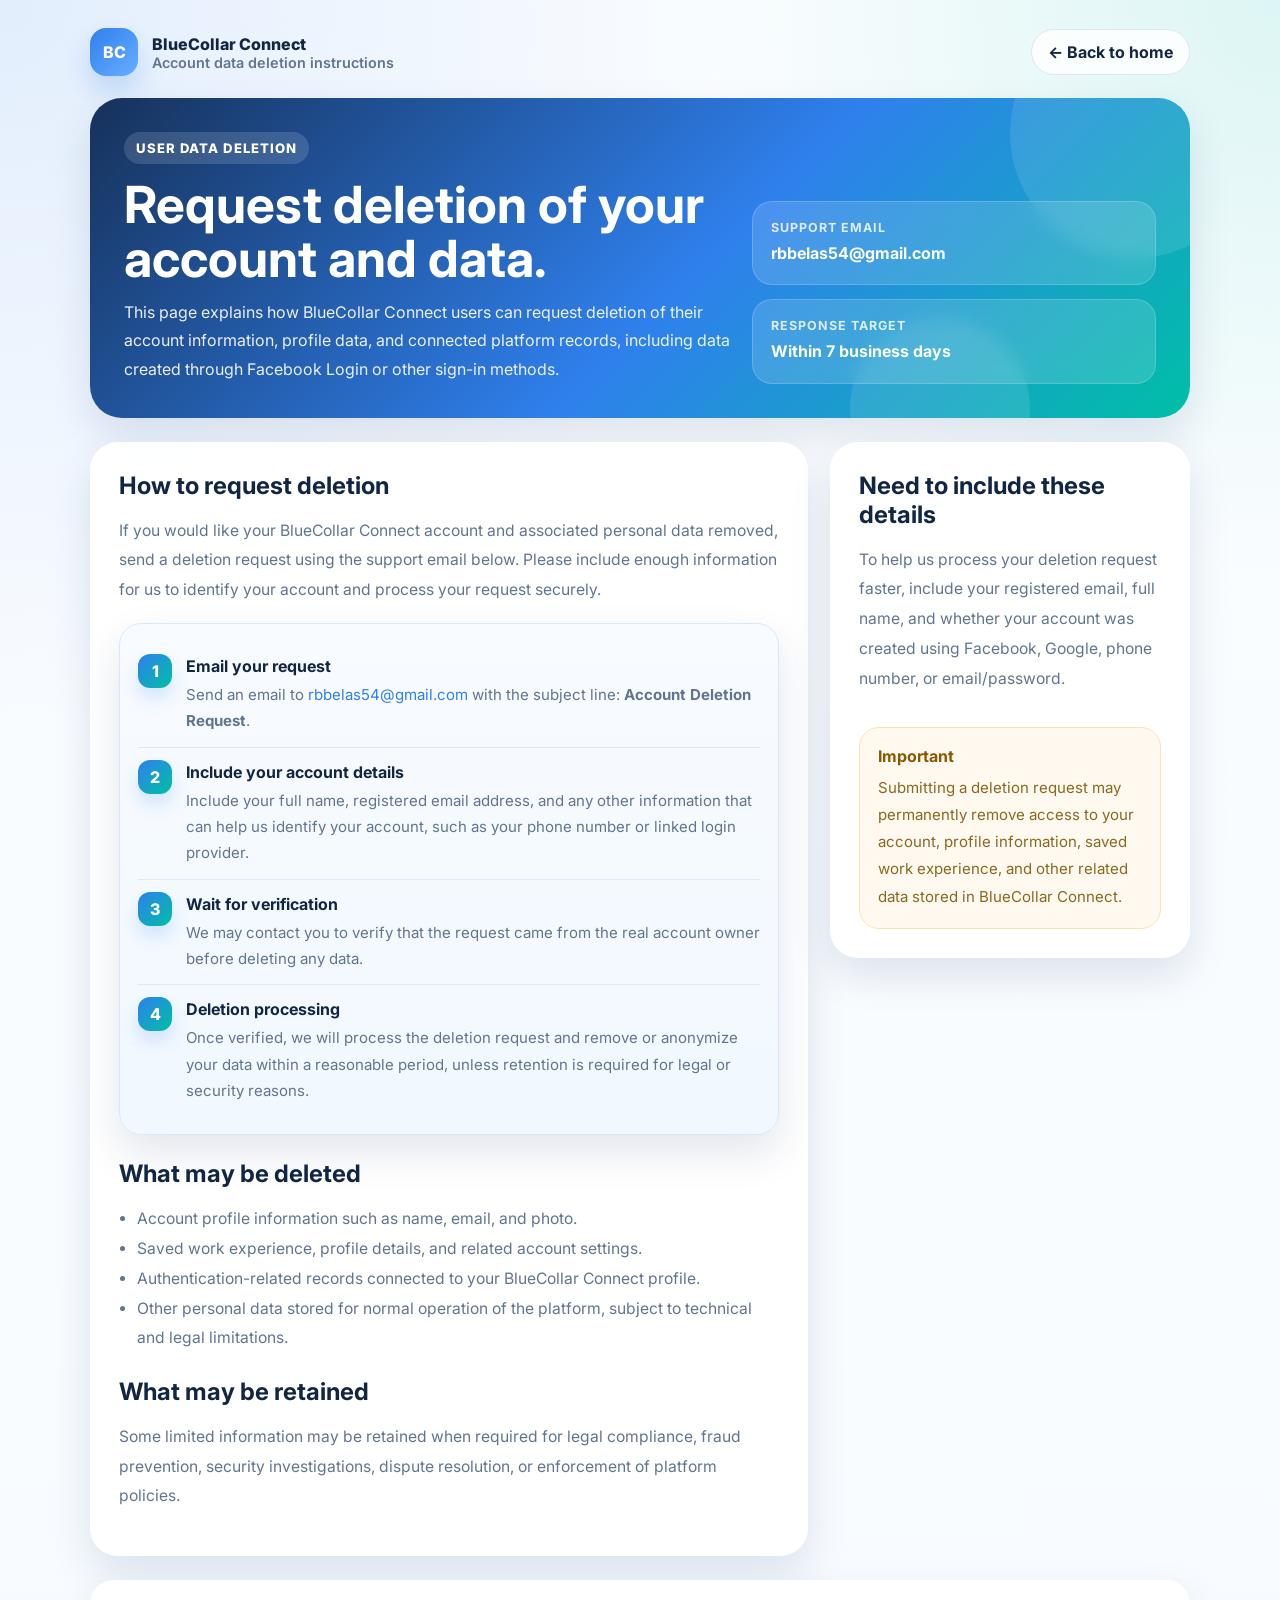
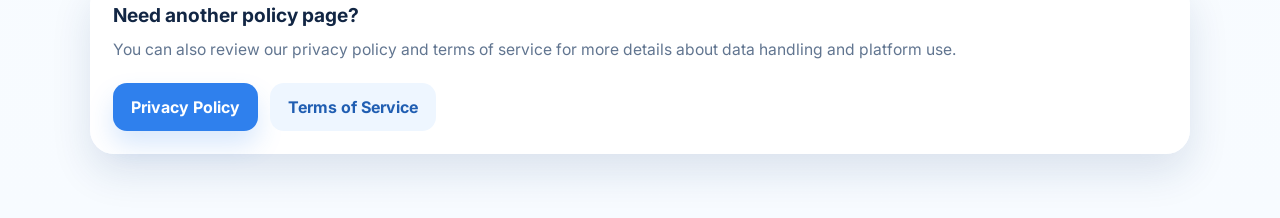
==== delete.html @ cdbaee2c "Initial commit" ====
<!DOCTYPE html>
<html lang="en">
<head>
  <meta charset="UTF-8" />
  <meta name="viewport" content="width=device-width, initial-scale=1.0" />
  <title>Data Deletion Instructions | BlueCollar Connect</title>
  <link rel="preconnect" href="https://fonts.googleapis.com">
  <link rel="preconnect" href="https://fonts.gstatic.com" crossorigin>
  <link href="https://fonts.googleapis.com/css2?family=Inter:wght@400;500;600;700;800&display=swap" rel="stylesheet">
  <style>
    :root {
      --bg: #f7fbff;
      --card: rgba(255,255,255,0.95);
      --text: #122644;
      --muted: #617590;
      --line: #dce7f5;
      --brand: #2f80ed;
      --brand-dark: #205eb2;
      --accent: #00bfa6;
      --warning: #f59e0b;
      --shadow: 0 18px 40px rgba(18, 52, 104, 0.12);
      --radius: 28px;
      --max: 1100px;
    }

    * { box-sizing: border-box; }
    body {
      margin: 0;
      font-family: 'Inter', sans-serif;
      color: var(--text);
      background:
        radial-gradient(circle at top right, rgba(0,191,166,0.12), transparent 26%),
        radial-gradient(circle at top left, rgba(47,128,237,0.12), transparent 34%),
        linear-gradient(180deg, #fbfdff 0%, var(--bg) 100%);
    }

    a { color: var(--brand); text-decoration: none; }
    a:hover { text-decoration: underline; }

    .page { min-height: 100vh; padding: 28px 18px 64px; }
    .shell { max-width: var(--max); margin: 0 auto; }

    .topbar {
      display: flex;
      align-items: center;
      justify-content: space-between;
      gap: 16px;
      flex-wrap: wrap;
      margin-bottom: 22px;
    }

    .brand {
      display: flex;
      align-items: center;
      gap: 14px;
      font-weight: 800;
    }

    .logo {
      width: 48px;
      height: 48px;
      border-radius: 16px;
      display: grid;
      place-items: center;
      background: linear-gradient(135deg, var(--brand), #68adff);
      color: #fff;
      box-shadow: 0 14px 26px rgba(47,128,237,0.24);
    }

    .back-link {
      display: inline-flex;
      align-items: center;
      justify-content: center;
      min-height: 46px;
      padding: 0 16px;
      border-radius: 999px;
      border: 1px solid var(--line);
      background: rgba(255,255,255,0.85);
      color: var(--text);
      font-weight: 700;
    }

    .hero {
      background: linear-gradient(135deg, #16315a, #2f80ed 55%, #00bfa6);
      color: #fff;
      border-radius: 32px;
      box-shadow: var(--shadow);
      overflow: hidden;
      position: relative;
      margin-bottom: 24px;
    }

    .hero::before,
    .hero::after {
      content: "";
      position: absolute;
      border-radius: 50%;
      background: rgba(255,255,255,0.1);
    }

    .hero::before {
      width: 250px;
      height: 250px;
      right: -70px;
      top: -90px;
    }

    .hero::after {
      width: 180px;
      height: 180px;
      right: 160px;
      bottom: -80px;
    }

    .hero-inner {
      position: relative;
      z-index: 1;
      padding: 34px;
      display: grid;
      grid-template-columns: 1.2fr 0.8fr;
      gap: 22px;
      align-items: end;
    }

    .pill {
      display: inline-flex;
      align-items: center;
      gap: 8px;
      padding: 8px 12px;
      border-radius: 999px;
      background: rgba(255,255,255,0.14);
      text-transform: uppercase;
      letter-spacing: .08em;
      font-size: .82rem;
      font-weight: 800;
      margin-bottom: 14px;
    }

    .hero h1 {
      margin: 0 0 12px;
      font-size: clamp(2rem, 4vw, 3.2rem);
      line-height: 1.05;
    }

    .hero p {
      margin: 0;
      color: rgba(255,255,255,0.9);
      line-height: 1.8;
      font-size: 1rem;
    }

    .hero-meta {
      display: grid;
      gap: 14px;
    }

    .meta-card {
      padding: 18px;
      border-radius: 20px;
      background: rgba(255,255,255,0.14);
      border: 1px solid rgba(255,255,255,0.18);
      backdrop-filter: blur(8px);
    }

    .meta-card small {
      display: block;
      font-size: .78rem;
      text-transform: uppercase;
      letter-spacing: .08em;
      margin-bottom: 6px;
      opacity: .82;
      font-weight: 700;
    }

    .meta-card strong {
      display: block;
      font-size: 1rem;
      line-height: 1.6;
    }

    .grid {
      display: grid;
      grid-template-columns: 1fr 360px;
      gap: 22px;
    }

    .main,
    .side,
    .steps,
    .contact {
      background: var(--card);
      border: 1px solid rgba(255,255,255,0.8);
      box-shadow: var(--shadow);
      backdrop-filter: blur(12px);
    }

    .main,
    .side {
      border-radius: 28px;
      padding: 28px;
    }

    .main h2,
    .side h2 {
      margin: 0 0 12px;
      font-size: 1.5rem;
    }

    .main p,
    .main li,
    .side p,
    .contact p {
      color: var(--muted);
      line-height: 1.9;
      font-size: .98rem;
    }

    .main ul { padding-left: 18px; }

    .steps {
      border-radius: 22px;
      padding: 18px;
      margin-top: 18px;
      background: linear-gradient(180deg, #f8fbff, #f1f8ff);
      border-color: #d8e7fb;
    }

    .step {
      display: flex;
      gap: 14px;
      align-items: flex-start;
      padding: 12px 0;
      border-bottom: 1px solid #dce8f6;
    }

    .step:last-child { border-bottom: 0; }

    .step-num {
      width: 34px;
      height: 34px;
      border-radius: 12px;
      flex: 0 0 auto;
      display: grid;
      place-items: center;
      background: linear-gradient(135deg, var(--brand), var(--accent));
      color: #fff;
      font-weight: 800;
      box-shadow: 0 10px 18px rgba(47,128,237,0.18);
    }

    .step h3 {
      margin: 2px 0 6px;
      font-size: 1rem;
    }

    .step p {
      margin: 0;
      color: var(--muted);
      line-height: 1.75;
      font-size: .94rem;
    }

    .side {
      display: grid;
      gap: 18px;
      align-self: start;
      position: sticky;
      top: 20px;
    }

    .status-box {
      border-radius: 20px;
      padding: 18px;
      background: #fff9ef;
      border: 1px solid #fde2b0;
    }

    .status-box h3 {
      margin: 0 0 8px;
      font-size: 1rem;
      color: #8a5800;
    }

    .status-box p {
      margin: 0;
      color: #8b6821;
      line-height: 1.8;
      font-size: .94rem;
    }

    .contact {
      margin-top: 24px;
      border-radius: 24px;
      padding: 22px;
      display: flex;
      align-items: center;
      justify-content: space-between;
      gap: 18px;
      flex-wrap: wrap;
    }

    .actions {
      display: flex;
      gap: 12px;
      flex-wrap: wrap;
    }

    .btn {
      display: inline-flex;
      align-items: center;
      justify-content: center;
      min-height: 48px;
      padding: 0 18px;
      border-radius: 14px;
      font-weight: 700;
      text-decoration: none;
    }

    .btn-primary {
      background: var(--brand);
      color: #fff;
      box-shadow: 0 14px 26px rgba(47,128,237,0.18);
    }

    .btn-secondary {
      background: #eef6ff;
      color: var(--brand-dark);
    }

    @media (max-width: 960px) {
      .hero-inner,
      .grid {
        grid-template-columns: 1fr;
      }

      .side { position: static; }
    }

    @media (max-width: 640px) {
      .page { padding: 18px 12px 44px; }
      .hero,
      .main,
      .side,
      .contact { border-radius: 22px; }
      .hero-inner,
      .main,
      .side { padding: 22px 18px; }
      .contact { padding: 18px; }
      .back-link { width: 100%; }
      .actions { width: 100%; }
      .actions .btn { width: 100%; }
    }
  </style>
</head>
<body>
  <div class="page">
    <div class="shell">
      <div class="topbar">
        <div class="brand">
          <div class="logo">BC</div>
          <div>
            <div>BlueCollar Connect</div>
            <div style="font-size:.9rem;color:var(--muted);font-weight:600;">Account data deletion instructions</div>
          </div>
        </div>
        <a href="\" class="back-link">← Back to home</a>
      </div>

      <section class="hero">
        <div class="hero-inner">
          <div>
            <div class="pill">User Data Deletion</div>
            <h1>Request deletion of your account and data.</h1>
            <p>This page explains how BlueCollar Connect users can request deletion of their account information, profile data, and connected platform records, including data created through Facebook Login or other sign-in methods.</p>
          </div>
          <div class="hero-meta">
            <div class="meta-card">
              <small>Support email</small>
              <strong>rbbelas54@gmail.com</strong>
            </div>
            <div class="meta-card">
              <small>Response target</small>
              <strong>Within 7 business days</strong>
            </div>
          </div>
        </div>
      </section>

      <div class="grid">
        <main class="main">
          <h2>How to request deletion</h2>
          <p>If you would like your BlueCollar Connect account and associated personal data removed, send a deletion request using the support email below. Please include enough information for us to identify your account and process your request securely.</p>

          <div class="steps">
            <div class="step">
              <div class="step-num">1</div>
              <div>
                <h3>Email your request</h3>
                <p>Send an email to <a href="mailto:rbbelas54@gmail.com">rbbelas54@gmail.com</a> with the subject line: <strong>Account Deletion Request</strong>.</p>
              </div>
            </div>
            <div class="step">
              <div class="step-num">2</div>
              <div>
                <h3>Include your account details</h3>
                <p>Include your full name, registered email address, and any other information that can help us identify your account, such as your phone number or linked login provider.</p>
              </div>
            </div>
            <div class="step">
              <div class="step-num">3</div>
              <div>
                <h3>Wait for verification</h3>
                <p>We may contact you to verify that the request came from the real account owner before deleting any data.</p>
              </div>
            </div>
            <div class="step">
              <div class="step-num">4</div>
              <div>
                <h3>Deletion processing</h3>
                <p>Once verified, we will process the deletion request and remove or anonymize your data within a reasonable period, unless retention is required for legal or security reasons.</p>
              </div>
            </div>
          </div>

          <h2 style="margin-top:24px;">What may be deleted</h2>
          <ul>
            <li>Account profile information such as name, email, and photo.</li>
            <li>Saved work experience, profile details, and related account settings.</li>
            <li>Authentication-related records connected to your BlueCollar Connect profile.</li>
            <li>Other personal data stored for normal operation of the platform, subject to technical and legal limitations.</li>
          </ul>

          <h2 style="margin-top:24px;">What may be retained</h2>
          <p>Some limited information may be retained when required for legal compliance, fraud prevention, security investigations, dispute resolution, or enforcement of platform policies.</p>
        </main>

        <aside class="side">
          <div>
            <h2>Need to include these details</h2>
            <p>To help us process your deletion request faster, include your registered email, full name, and whether your account was created using Facebook, Google, phone number, or email/password.</p>
          </div>

          <div class="status-box">
            <h3>Important</h3>
            <p>Submitting a deletion request may permanently remove access to your account, profile information, saved work experience, and other related data stored in BlueCollar Connect.</p>
          </div>
        </aside>
      </div>

      <section class="contact">
        <div>
          <h2 style="margin:0 0 8px; font-size:1.2rem;">Need another policy page?</h2>
          <p style="margin:0;">You can also review our privacy policy and terms of service for more details about data handling and platform use.</p>
        </div>
        <div class="actions">
          <a class="btn btn-primary" href="privacy.html">Privacy Policy</a>
          <a class="btn btn-secondary" href="terms.html">Terms of Service</a>
        </div>
      </section>
    </div>
  </div>
</body>
</html>
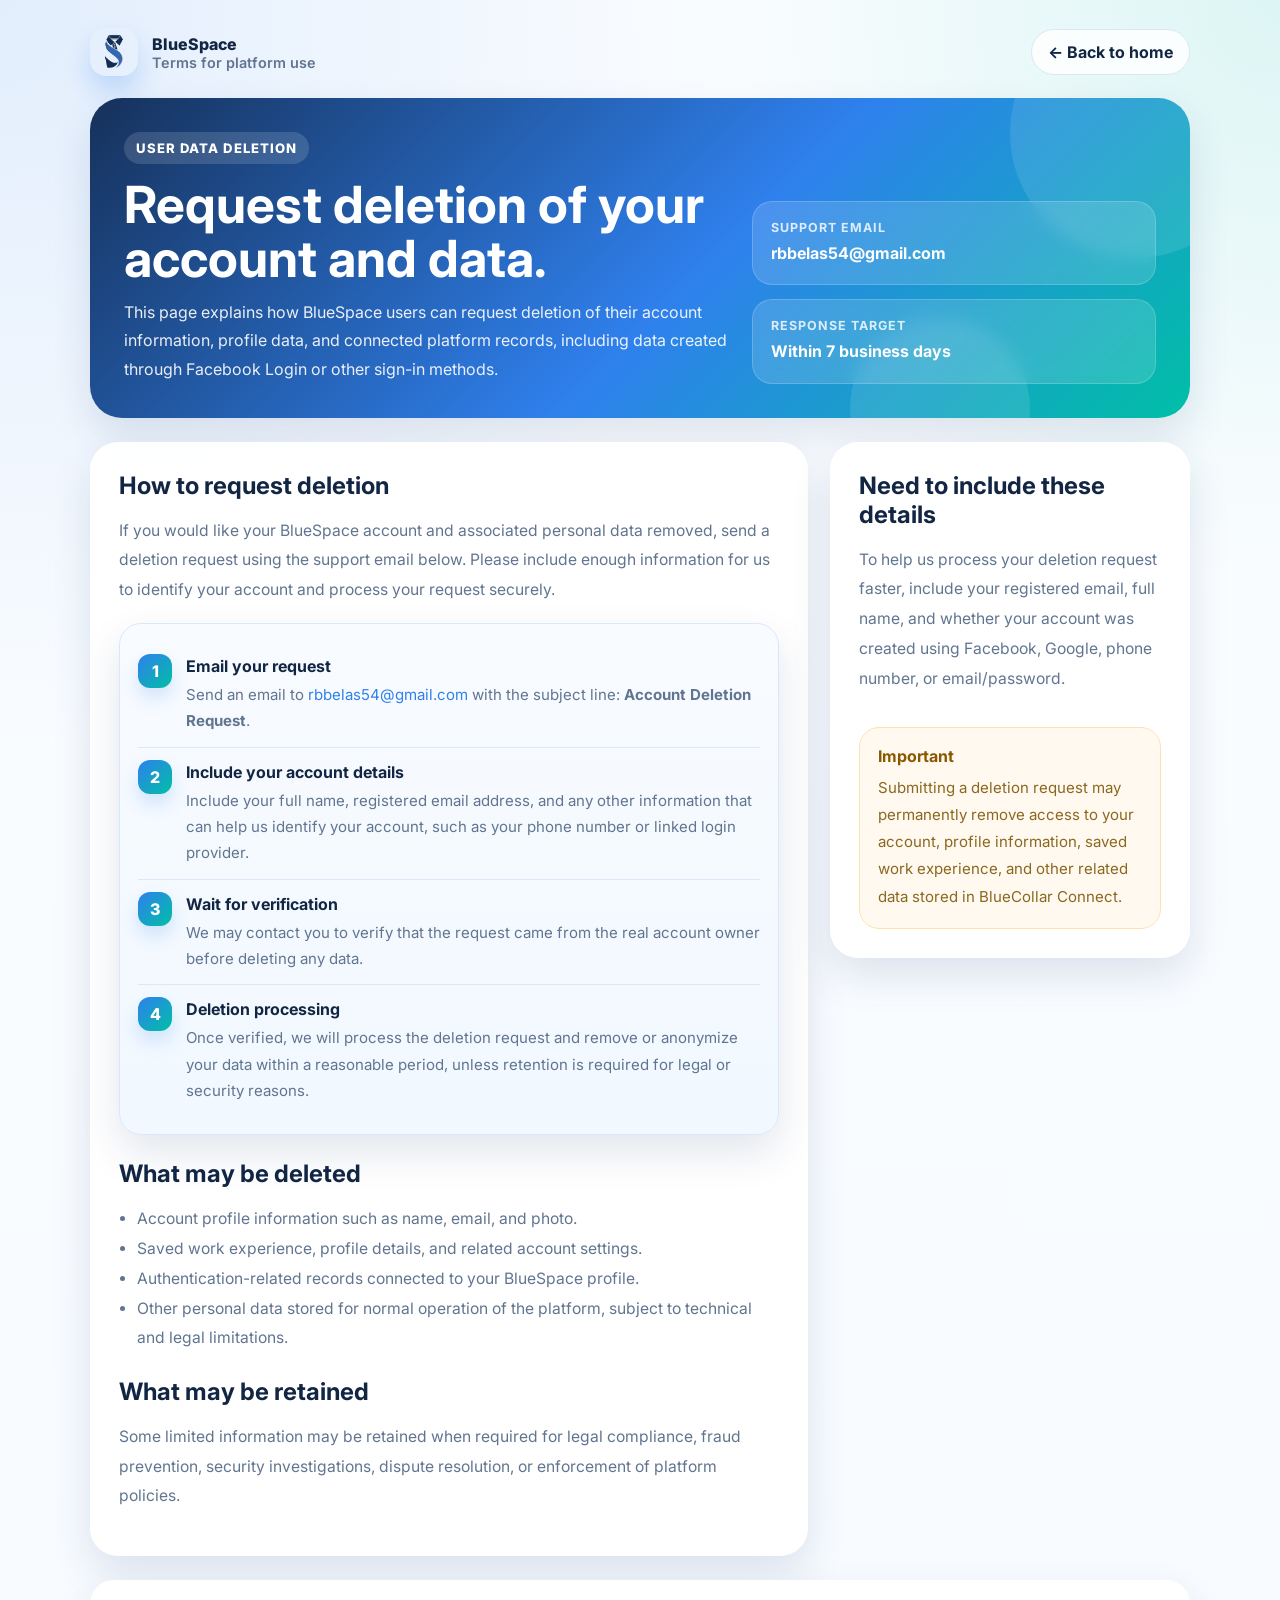
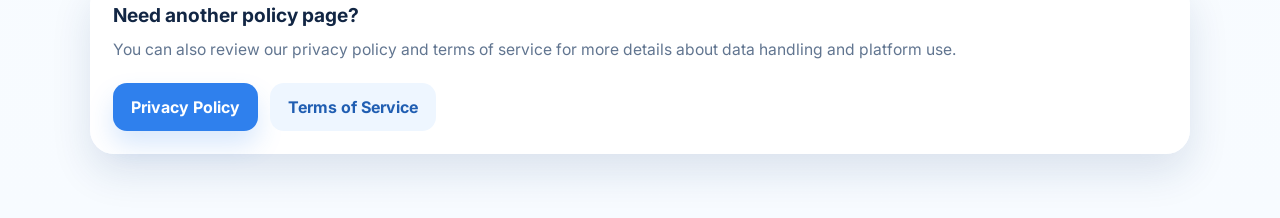
==== commit 4bbead3c: "update" ====
--- a/delete.html
+++ b/delete.html
@@ -1,16 +1,17 @@
 <!DOCTYPE html>
 <html lang="en">
+
 <head>
   <meta charset="UTF-8" />
   <meta name="viewport" content="width=device-width, initial-scale=1.0" />
-  <title>Data Deletion Instructions | BlueCollar Connect</title>
+  <title>Data Deletion Instructions | BlueSpace</title>
   <link rel="preconnect" href="https://fonts.googleapis.com">
   <link rel="preconnect" href="https://fonts.gstatic.com" crossorigin>
   <link href="https://fonts.googleapis.com/css2?family=Inter:wght@400;500;600;700;800&display=swap" rel="stylesheet">
   <style>
     :root {
       --bg: #f7fbff;
-      --card: rgba(255,255,255,0.95);
+      --card: rgba(255, 255, 255, 0.95);
       --text: #122644;
       --muted: #617590;
       --line: #dce7f5;
@@ -23,22 +24,38 @@
       --max: 1100px;
     }
 
-    * { box-sizing: border-box; }
+    * {
+      box-sizing: border-box;
+    }
+
     body {
       margin: 0;
       font-family: 'Inter', sans-serif;
       color: var(--text);
       background:
-        radial-gradient(circle at top right, rgba(0,191,166,0.12), transparent 26%),
-        radial-gradient(circle at top left, rgba(47,128,237,0.12), transparent 34%),
+        radial-gradient(circle at top right, rgba(0, 191, 166, 0.12), transparent 26%),
+        radial-gradient(circle at top left, rgba(47, 128, 237, 0.12), transparent 34%),
         linear-gradient(180deg, #fbfdff 0%, var(--bg) 100%);
     }
 
-    a { color: var(--brand); text-decoration: none; }
-    a:hover { text-decoration: underline; }
-
-    .page { min-height: 100vh; padding: 28px 18px 64px; }
-    .shell { max-width: var(--max); margin: 0 auto; }
+    a {
+      color: var(--brand);
+      text-decoration: none;
+    }
+
+    a:hover {
+      text-decoration: underline;
+    }
+
+    .page {
+      min-height: 100vh;
+      padding: 28px 18px 64px;
+    }
+
+    .shell {
+      max-width: var(--max);
+      margin: 0 auto;
+    }
 
     .topbar {
       display: flex;
@@ -60,11 +77,8 @@
       width: 48px;
       height: 48px;
       border-radius: 16px;
-      display: grid;
-      place-items: center;
-      background: linear-gradient(135deg, var(--brand), #68adff);
-      color: #fff;
-      box-shadow: 0 14px 26px rgba(47,128,237,0.24);
+      box-shadow: 0 14px 26px rgba(47, 128, 237, 0.24);
+      object-fit: cover;
     }
 
     .back-link {
@@ -75,7 +89,7 @@
       padding: 0 16px;
       border-radius: 999px;
       border: 1px solid var(--line);
-      background: rgba(255,255,255,0.85);
+      background: rgba(255, 255, 255, 0.85);
       color: var(--text);
       font-weight: 700;
     }
@@ -95,7 +109,7 @@
       content: "";
       position: absolute;
       border-radius: 50%;
-      background: rgba(255,255,255,0.1);
+      background: rgba(255, 255, 255, 0.1);
     }
 
     .hero::before {
@@ -128,7 +142,7 @@
       gap: 8px;
       padding: 8px 12px;
       border-radius: 999px;
-      background: rgba(255,255,255,0.14);
+      background: rgba(255, 255, 255, 0.14);
       text-transform: uppercase;
       letter-spacing: .08em;
       font-size: .82rem;
@@ -144,7 +158,7 @@
 
     .hero p {
       margin: 0;
-      color: rgba(255,255,255,0.9);
+      color: rgba(255, 255, 255, 0.9);
       line-height: 1.8;
       font-size: 1rem;
     }
@@ -157,8 +171,8 @@
     .meta-card {
       padding: 18px;
       border-radius: 20px;
-      background: rgba(255,255,255,0.14);
-      border: 1px solid rgba(255,255,255,0.18);
+      background: rgba(255, 255, 255, 0.14);
+      border: 1px solid rgba(255, 255, 255, 0.18);
       backdrop-filter: blur(8px);
     }
 
@@ -189,7 +203,7 @@
     .steps,
     .contact {
       background: var(--card);
-      border: 1px solid rgba(255,255,255,0.8);
+      border: 1px solid rgba(255, 255, 255, 0.8);
       box-shadow: var(--shadow);
       backdrop-filter: blur(12px);
     }
@@ -215,7 +229,9 @@
       font-size: .98rem;
     }
 
-    .main ul { padding-left: 18px; }
+    .main ul {
+      padding-left: 18px;
+    }
 
     .steps {
       border-radius: 22px;
@@ -233,7 +249,9 @@
       border-bottom: 1px solid #dce8f6;
     }
 
-    .step:last-child { border-bottom: 0; }
+    .step:last-child {
+      border-bottom: 0;
+    }
 
     .step-num {
       width: 34px;
@@ -245,7 +263,7 @@
       background: linear-gradient(135deg, var(--brand), var(--accent));
       color: #fff;
       font-weight: 800;
-      box-shadow: 0 10px 18px rgba(47,128,237,0.18);
+      box-shadow: 0 10px 18px rgba(47, 128, 237, 0.18);
     }
 
     .step h3 {
@@ -319,7 +337,7 @@
     .btn-primary {
       background: var(--brand);
       color: #fff;
-      box-shadow: 0 14px 26px rgba(47,128,237,0.18);
+      box-shadow: 0 14px 26px rgba(47, 128, 237, 0.18);
     }
 
     .btn-secondary {
@@ -328,39 +346,63 @@
     }
 
     @media (max-width: 960px) {
+
       .hero-inner,
       .grid {
         grid-template-columns: 1fr;
       }
 
-      .side { position: static; }
+      .side {
+        position: static;
+      }
     }
 
     @media (max-width: 640px) {
-      .page { padding: 18px 12px 44px; }
+      .page {
+        padding: 18px 12px 44px;
+      }
+
       .hero,
       .main,
       .side,
-      .contact { border-radius: 22px; }
+      .contact {
+        border-radius: 22px;
+      }
+
       .hero-inner,
       .main,
-      .side { padding: 22px 18px; }
-      .contact { padding: 18px; }
-      .back-link { width: 100%; }
-      .actions { width: 100%; }
-      .actions .btn { width: 100%; }
+      .side {
+        padding: 22px 18px;
+      }
+
+      .contact {
+        padding: 18px;
+      }
+
+      .back-link {
+        width: 100%;
+      }
+
+      .actions {
+        width: 100%;
+      }
+
+      .actions .btn {
+        width: 100%;
+      }
     }
   </style>
 </head>
+
 <body>
   <div class="page">
     <div class="shell">
       <div class="topbar">
         <div class="brand">
-          <div class="logo">BC</div>
+          <img class="logo" src="BlueSpaceIcon.png" alt="BlueSpace Logo" />
           <div>
-            <div>BlueCollar Connect</div>
-            <div style="font-size:.9rem;color:var(--muted);font-weight:600;">Account data deletion instructions</div>
+            <div>BlueSpace</div>
+            <div style="font-size:.9rem;color:var(--muted);font-weight:600;">Terms for platform use</div>
           </div>
         </div>
         <a href="\" class="back-link">← Back to home</a>
@@ -371,7 +413,9 @@
           <div>
             <div class="pill">User Data Deletion</div>
             <h1>Request deletion of your account and data.</h1>
-            <p>This page explains how BlueCollar Connect users can request deletion of their account information, profile data, and connected platform records, including data created through Facebook Login or other sign-in methods.</p>
+            <p>This page explains how BlueSpace users can request deletion of their account information, profile data,
+              and connected platform records, including data created through Facebook Login or other sign-in methods.
+            </p>
           </div>
           <div class="hero-meta">
             <div class="meta-card">
@@ -389,35 +433,41 @@
       <div class="grid">
         <main class="main">
           <h2>How to request deletion</h2>
-          <p>If you would like your BlueCollar Connect account and associated personal data removed, send a deletion request using the support email below. Please include enough information for us to identify your account and process your request securely.</p>
+          <p>If you would like your BlueSpace account and associated personal data removed, send a deletion request
+            using the support email below. Please include enough information for us to identify your account and process
+            your request securely.</p>
 
           <div class="steps">
             <div class="step">
               <div class="step-num">1</div>
               <div>
                 <h3>Email your request</h3>
-                <p>Send an email to <a href="mailto:rbbelas54@gmail.com">rbbelas54@gmail.com</a> with the subject line: <strong>Account Deletion Request</strong>.</p>
+                <p>Send an email to <a href="mailto:rbbelas54@gmail.com">rbbelas54@gmail.com</a> with the subject line:
+                  <strong>Account Deletion Request</strong>.</p>
               </div>
             </div>
             <div class="step">
               <div class="step-num">2</div>
               <div>
                 <h3>Include your account details</h3>
-                <p>Include your full name, registered email address, and any other information that can help us identify your account, such as your phone number or linked login provider.</p>
+                <p>Include your full name, registered email address, and any other information that can help us identify
+                  your account, such as your phone number or linked login provider.</p>
               </div>
             </div>
             <div class="step">
               <div class="step-num">3</div>
               <div>
                 <h3>Wait for verification</h3>
-                <p>We may contact you to verify that the request came from the real account owner before deleting any data.</p>
+                <p>We may contact you to verify that the request came from the real account owner before deleting any
+                  data.</p>
               </div>
             </div>
             <div class="step">
               <div class="step-num">4</div>
               <div>
                 <h3>Deletion processing</h3>
-                <p>Once verified, we will process the deletion request and remove or anonymize your data within a reasonable period, unless retention is required for legal or security reasons.</p>
+                <p>Once verified, we will process the deletion request and remove or anonymize your data within a
+                  reasonable period, unless retention is required for legal or security reasons.</p>
               </div>
             </div>
           </div>
@@ -426,23 +476,27 @@
           <ul>
             <li>Account profile information such as name, email, and photo.</li>
             <li>Saved work experience, profile details, and related account settings.</li>
-            <li>Authentication-related records connected to your BlueCollar Connect profile.</li>
-            <li>Other personal data stored for normal operation of the platform, subject to technical and legal limitations.</li>
+            <li>Authentication-related records connected to your BlueSpace profile.</li>
+            <li>Other personal data stored for normal operation of the platform, subject to technical and legal
+              limitations.</li>
           </ul>
 
           <h2 style="margin-top:24px;">What may be retained</h2>
-          <p>Some limited information may be retained when required for legal compliance, fraud prevention, security investigations, dispute resolution, or enforcement of platform policies.</p>
+          <p>Some limited information may be retained when required for legal compliance, fraud prevention, security
+            investigations, dispute resolution, or enforcement of platform policies.</p>
         </main>
 
         <aside class="side">
           <div>
             <h2>Need to include these details</h2>
-            <p>To help us process your deletion request faster, include your registered email, full name, and whether your account was created using Facebook, Google, phone number, or email/password.</p>
+            <p>To help us process your deletion request faster, include your registered email, full name, and whether
+              your account was created using Facebook, Google, phone number, or email/password.</p>
           </div>
 
           <div class="status-box">
             <h3>Important</h3>
-            <p>Submitting a deletion request may permanently remove access to your account, profile information, saved work experience, and other related data stored in BlueCollar Connect.</p>
+            <p>Submitting a deletion request may permanently remove access to your account, profile information, saved
+              work experience, and other related data stored in BlueCollar Connect.</p>
           </div>
         </aside>
       </div>
@@ -450,7 +504,8 @@
       <section class="contact">
         <div>
           <h2 style="margin:0 0 8px; font-size:1.2rem;">Need another policy page?</h2>
-          <p style="margin:0;">You can also review our privacy policy and terms of service for more details about data handling and platform use.</p>
+          <p style="margin:0;">You can also review our privacy policy and terms of service for more details about data
+            handling and platform use.</p>
         </div>
         <div class="actions">
           <a class="btn btn-primary" href="privacy.html">Privacy Policy</a>
@@ -460,4 +515,5 @@
     </div>
   </div>
 </body>
-</html>
+
+</html>
